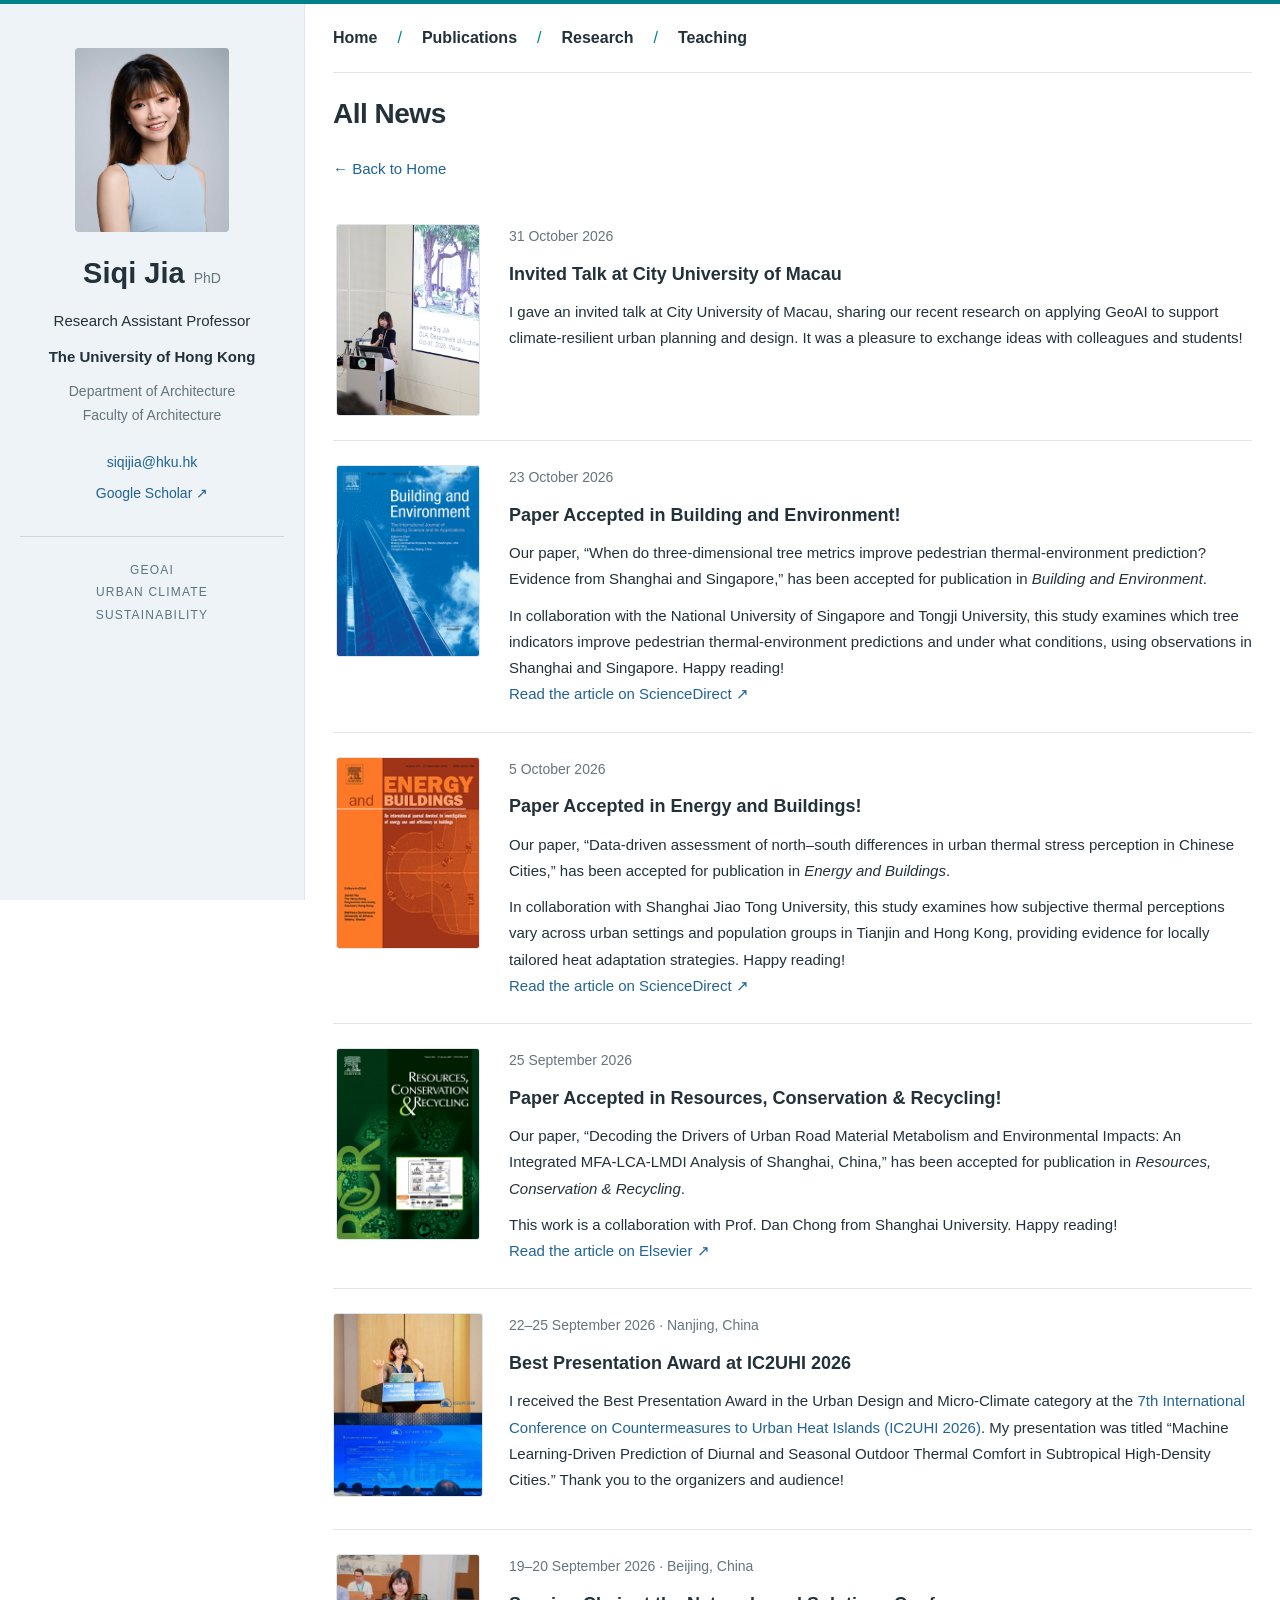
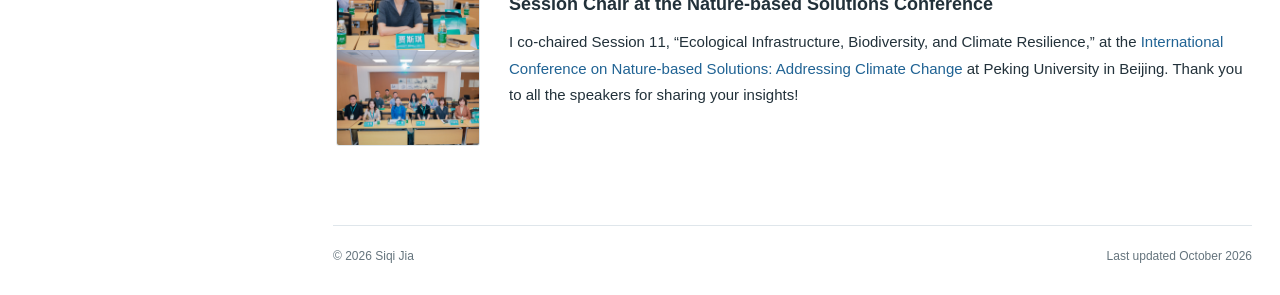
==== news.html @ 2fbec202 "feat: show latest three news items with full news archive" ====
<!doctype html><html lang="en"><head><meta charset="utf-8"><meta name="viewport" content="width=device-width, initial-scale=1"><title>All News | Siqi Jia</title><meta name="description" content="News — Siqi Jia, Research Assistant Professor at The University of Hong Kong. GeoAI, urban climate and climate adaptation."><link rel="stylesheet" href="styles.css"><link rel="icon" href="favicon.svg" type="image/svg+xml"></head><body><a class="skip" href="#main">Skip to content</a><aside class="sidebar"><a href="index.html" aria-label="Siqi Jia — Home"><img src="assets/profile.jpg" alt="Portrait of Siqi Jia" width="2691" height="4037"></a><p class="name">Siqi Jia<span>PhD</span></p><p class="position">Research Assistant Professor</p><p class="institution">The University of Hong Kong</p><p class="department">Department of Architecture<br>Faculty of Architecture</p><div class="sidebar-links"><a href="mailto:siqijia@hku.hk">siqijia@hku.hk</a><a href="https://scholar.google.com/citations?user=MKyB5TQAAAAJ">Google Scholar ↗</a></div><p class="topics">GeoAI<br>Urban Climate<br>Sustainability</p></aside><div class="main-column"><nav aria-label="Main navigation"><a href="index.html">Home</a><a href="publications.html">Publications</a><a href="research.html">Research</a><a href="teaching.html">Teaching</a></nav><main id="main"><h1>All News</h1><p><a href="index.html#news">← Back to Home</a></p><div class="news"><article class="news-event"><a class="news-thumbnail" href="assets/cityu-macau-talk-2026.jpg" target="_blank" rel="noopener"><img src="assets/cityu-macau-talk-2026.jpg" alt="Siqi Jia giving an invited talk at City University of Macau" loading="lazy"></a><div class="news-copy"><p class="news-date"><time datetime="2026-10-31">31 October 2026</time></p><h3>Invited Talk at City University of Macau</h3><p>I gave an invited talk at City University of Macau, sharing our recent research on applying GeoAI to support climate-resilient urban planning and design. It was a pleasure to exchange ideas with colleagues and students!</p></div></article><article class="news-event"><a class="news-thumbnail" href="assets/building-environment-cover.png" target="_blank" rel="noopener"><img src="assets/building-environment-cover.png" alt="Building and Environment journal cover" loading="lazy"></a><div class="news-copy"><p class="news-date"><time datetime="2026-10-23">23 October 2026</time></p><h3>Paper Accepted in Building and Environment!</h3><p>Our paper, “When do three-dimensional tree metrics improve pedestrian thermal-environment prediction? Evidence from Shanghai and Singapore,” has been accepted for publication in <em>Building and Environment</em>.</p><p>In collaboration with the National University of Singapore and Tongji University, this study examines which tree indicators improve pedestrian thermal-environment predictions and under what conditions, using observations in Shanghai and Singapore. Happy reading!<br><a href="https://www.sciencedirect.com/science/article/pii/S0360132326012795" target="_blank" rel="noopener">Read the article on ScienceDirect ↗</a></p></div></article><article class="news-event"><a class="news-thumbnail" href="assets/energy-buildings-cover.jpg" target="_blank" rel="noopener"><img src="assets/energy-buildings-cover.jpg" alt="Energy and Buildings journal cover" loading="lazy"></a><div class="news-copy"><p class="news-date"><time datetime="2026-10-05">5 October 2026</time></p><h3>Paper Accepted in Energy and Buildings!</h3><p>Our paper, “Data-driven assessment of north–south differences in urban thermal stress perception in Chinese Cities,” has been accepted for publication in <em>Energy and Buildings</em>.</p><p>In collaboration with Shanghai Jiao Tong University, this study examines how subjective thermal perceptions vary across urban settings and population groups in Tianjin and Hong Kong, providing evidence for locally tailored heat adaptation strategies. Happy reading!<br><a href="https://www.sciencedirect.com/science/article/pii/S0378778826014209" target="_blank" rel="noopener">Read the article on ScienceDirect ↗</a></p></div></article><article class="news-event"><a class="news-thumbnail" href="assets/rcr-journal-cover.png" target="_blank" rel="noopener"><img src="assets/rcr-journal-cover.png" alt="Resources, Conservation &amp; Recycling journal cover" loading="lazy"></a><div class="news-copy"><p class="news-date"><time datetime="2026-09-25">25 September 2026</time></p><h3>Paper Accepted in Resources, Conservation &amp; Recycling!</h3><p>Our paper, “Decoding the Drivers of Urban Road Material Metabolism and Environmental Impacts: An Integrated MFA-LCA-LMDI Analysis of Shanghai, China,” has been accepted for publication in <em>Resources, Conservation &amp; Recycling</em>.</p><p>This work is a collaboration with Prof. Dan Chong from Shanghai University. Happy reading!<br><a href="https://authors.elsevier.com/a/1nryR3HVLL1xD8" target="_blank" rel="noopener">Read the article on Elsevier ↗</a></p></div></article><article class="news-event"><a class="news-thumbnail" href="assets/ic2uhi-2026-presentation-award-v19.jpg" target="_blank" rel="noopener"><img src="assets/ic2uhi-2026-presentation-award-v19.jpg" alt="Siqi Jia presenting at IC2UHI 2026 and the Best Presentation Award announcement" loading="lazy"></a><div class="news-copy"><p class="news-date"><time datetime="2026-09-25">22–25 September 2026</time> · Nanjing, China</p><h3>Best Presentation Award at IC2UHI 2026</h3><p>I received the Best Presentation Award in the Urban Design and Micro-Climate category at the <a href="https://www.ic2uhi2026.com/">7th International Conference on Countermeasures to Urban Heat Islands (IC2UHI 2026)</a>. My presentation was titled “Machine Learning-Driven Prediction of Diurnal and Seasonal Outdoor Thermal Comfort in Subtropical High-Density Cities.” Thank you to the organizers and audience!</p></div></article><article class="news-event"><a class="news-thumbnail" href="assets/nbs-2026-session.jpg" target="_blank" rel="noopener"><img src="assets/nbs-2026-session.jpg" alt="Siqi Jia and fellow participants at the Nature-based Solutions conference" loading="lazy"></a><div class="news-copy"><p class="news-date"><time datetime="2026-09-20">19–20 September 2026</time> · Beijing, China</p><h3>Session Chair at the Nature-based Solutions Conference</h3><p>I co-chaired Session 11, “Ecological Infrastructure, Biodiversity, and Climate Resilience,” at the <a href="https://nbs.pku.edu.cn/">International Conference on Nature-based Solutions: Addressing Climate Change</a> at Peking University in Beijing. Thank you to all the speakers for sharing your insights!</p></div></article></div></main><footer>© 2026 Siqi Jia <span>Last updated October 2026</span></footer></div></body></html>
---- styles.css ----
:root{--ink:#22313a;--blue:#206394;--accent:#00818a;--muted:#65747d;--line:#dfe6eb}*{box-sizing:border-box}html{scroll-behavior:smooth}body{margin:0;background:#fff;color:var(--ink);font:17px/1.8 "Optima","Candara","Segoe UI",sans-serif;border-top:4px solid var(--accent)}a{color:var(--blue);text-decoration:none}a:hover{text-decoration:underline}a:focus-visible{outline:3px solid var(--accent);outline-offset:5px}.sidebar{position:fixed;top:4px;bottom:0;left:0;width:285px;background:#edf3f6;padding:44px 30px 28px;text-align:center;overflow-y:auto;border-right:1px solid var(--line)}.sidebar img{display:block;width:154px;height:184px;object-fit:cover;object-position:center 25%;border-radius:4px;margin:0 auto 23px}.name{font:600 32px/1.3 Georgia,serif;margin:0 0 16px}.name span{font:14px "Optima","Segoe UI",sans-serif;margin-left:9px;color:var(--muted)}.position{font-size:16px;line-height:1.55;margin-bottom:14px}.institution{font-weight:600;font-size:18px;line-height:1.5;margin-bottom:12px}.department{font-size:14px;line-height:1.65;color:var(--muted);margin-bottom:23px}.sidebar-links a{display:block;font-size:15px;margin:7px 0}.topics{margin:30px auto 0;padding-top:22px;border-top:1px solid #cad8e1;font-size:12px;line-height:1.9;letter-spacing:1.2px;text-transform:uppercase;color:#5a7484}.main-column{margin-left:285px;padding:0 56px;max-width:1370px}nav{display:flex;flex-wrap:wrap;gap:0;padding:31px 0 26px;border-bottom:1px solid var(--line)}nav a{font-weight:600;font-size:18px;color:var(--ink)}nav a:not(:last-child):after{content:"/";color:var(--accent);display:inline-block;margin:0 20px;font-weight:400}nav a[aria-current]{color:var(--blue)}main{padding-top:31px;max-width:960px;min-height:70vh}h1{font:600 34px/1.35 Georgia,serif;margin:0 0 23px;letter-spacing:-.5px}h2{font:600 26px/1.4 Georgia,serif;margin:0 0 20px;letter-spacing:-.3px}h3{font-size:19px;margin:23px 0 10px}p{margin:0 0 21px}.lead{font-size:20px;line-height:1.75}.profile-links{display:flex;gap:18px;margin:29px 0 0;font-weight:600}.profile-links span{color:#b1bcc5}section{margin-top:38px;padding-top:29px;border-top:1px solid var(--line)}.interests{padding-left:22px}.interests li{padding:3px 0}.record{display:grid;grid-template-columns:133px 1fr;gap:16px;margin:0 0 21px}.record>span{font-size:14px;color:var(--muted);padding-top:3px}.record small{font-size:14px;color:var(--muted)}strong{font-weight:650}.summary{background:#edf3f6;padding:12px 18px;font-size:16px}.summary span{color:#8596a1;margin:0 10px}.muted,.note{color:var(--muted);font-size:14px}.note{margin-bottom:0}.publications{padding-left:26px}.publications li{padding-left:7px;margin-bottom:23px;line-height:1.85}.publications li::marker{color:var(--muted);font-size:14px}.doi{white-space:nowrap;font-size:14px}.related{font-size:15px;background:#f5f8fa;border-left:2px solid #9abccc;padding:12px 16px}footer{margin-top:55px;border-top:1px solid var(--line);padding:20px 0 28px;font-size:12px;color:var(--muted);display:flex;justify-content:space-between;gap:20px}.skip{position:absolute;left:15px;top:-100px;background:white;padding:10px;z-index:3}.skip:focus{top:10px}@media(min-width:1500px){.main-column{padding-left:75px;padding-right:75px}.sidebar{width:305px}.main-column{margin-left:305px}}@media(max-width:1000px){.sidebar{width:235px;padding:30px 20px}.main-column{margin-left:235px;padding:0 30px}nav a:not(:last-child):after{margin:0 12px}.record{grid-template-columns:115px 1fr}}@media(max-width:720px){body{font-size:16px}.sidebar{position:static;width:100%;padding:25px 20px;text-align:left;display:grid;grid-template-columns:100px 1fr;column-gap:22px;border-right:0;border-bottom:1px solid var(--line)}.sidebar>a{grid-column:1;grid-row:1/6}.sidebar img{width:100px;height:130px;margin:0}.sidebar .name{grid-column:2;font-size:27px;margin:0 0 5px}.position{grid-column:2;font-size:14px;margin:0 0 5px}.institution{grid-column:2;font-size:15px;margin:0 0 9px}.department{display:none}.sidebar-links{grid-column:2}.sidebar-links a{font-size:14px;margin:2px 0}.topics{display:none}.main-column{margin:0;padding:0 22px}nav{padding:20px 0;row-gap:8px}nav a{font-size:16px}nav a:not(:last-child):after{margin:0 11px}main{padding-top:26px}h1{font-size:30px}h2{font-size:24px}.lead{font-size:18px}section{margin-top:28px;padding-top:24px}.record{grid-template-columns:1fr;gap:3px;margin-bottom:24px}.summary{font-size:14px}.summary span{margin:0 4px}.publications{padding-left:22px}.publications li{padding-left:4px;overflow-wrap:anywhere}footer{flex-wrap:wrap;gap:2px;margin-top:35px}}@media(prefers-reduced-motion:reduce){html{scroll-behavior:auto}}@media print{.sidebar{position:static;width:100%;border:0}.sidebar img,.topics,nav,.skip{display:none}.main-column{margin:0;padding:0}body{border:0}a{color:inherit}.publications li{break-inside:avoid}}

/* v3: research emphasis and a single-line affiliation */
.plain-emphasis{font-weight:inherit}.institution{white-space:nowrap;font-size:16px;font-weight:400}.record strong{font-weight:inherit}
@media(min-width:721px) and (max-width:1000px){.sidebar{width:275px}.main-column{margin-left:275px}}
@media(max-width:720px){.institution{font-size:14px}.sidebar{grid-template-columns:80px 1fr;column-gap:16px;padding-left:16px;padding-right:16px}.sidebar img{width:80px;height:108px}}
@media(max-width:360px){.sidebar{grid-template-columns:1fr;text-align:center}.sidebar>a{grid-column:1;grid-row:auto;margin:0 auto 15px}.sidebar .name,.position,.institution,.sidebar-links{grid-column:1}}

/* v4: Arial throughout; flush-left content and compact top spacing. */
body,h1,h2,h3,.name,.name span{font-family:Arial,Helvetica,sans-serif}.institution{font-weight:700;font-size:15px}.main-column{padding-left:28px;padding-right:28px;max-width:none}main{max-width:none;padding-top:22px;text-align:left}nav{padding-top:20px;padding-bottom:20px}.sidebar{width:305px;padding-left:20px;padding-right:20px}.main-column{margin-left:305px}.sidebar-links a{font-size:14px}h1{font-size:32px}h2{font-size:25px}.publications{padding-left:22px}
@media(min-width:1500px){.main-column{padding-left:28px;padding-right:28px}}
@media(max-width:1000px) and (min-width:721px){.sidebar{width:280px}.main-column{margin-left:280px}}
@media(max-width:720px){.sidebar{width:100%;padding-left:16px;padding-right:16px}.main-column{margin-left:0;padding-left:20px;padding-right:20px}.institution{font-size:13px}main{padding-top:20px}nav a{font-size:15px}nav a:not(:last-child):after{margin:0 9px}}

/* News uses uncropped user-supplied photographs. */
.news-event{margin-top:24px;padding-bottom:30px}.news-event+.news-event{border-top:1px solid var(--line);padding-top:28px}.news-event h3{margin:7px 0 12px;font-size:21px}.news-date{font-size:14px;color:var(--muted);margin:0}.news-gallery{display:grid;gap:20px;margin-top:20px;align-items:start}.news-gallery figure{margin:0;min-width:0}.news-gallery a{display:block}.news-gallery img{display:block;width:100%;height:auto;border:1px solid var(--line)}.news-gallery figcaption{font-size:13px;line-height:1.6;color:var(--muted);margin-top:8px}.news-single{max-width:760px}.news-nbs{grid-template-columns:minmax(0,1fr) minmax(0,1.6fr);max-width:960px}.news-wide{grid-column:1/-1}.news-event:last-child{padding-bottom:0}@media(max-width:720px){.news-nbs{grid-template-columns:1fr 1.3fr;gap:14px}.news-event h3{font-size:19px}.news-gallery figcaption{font-size:12px}}@media(max-width:420px){.news-nbs{grid-template-columns:1fr}.news-wide{grid-column:auto}.news-nbs figure:nth-child(2){max-width:240px}.news-gallery{gap:22px}}

/* v6: smaller, consistent text scale. */
body{font-size:15px;line-height:1.75}h1{font-size:28px}h2{font-size:22px}h3,.news-event h3{font-size:18px}.lead{font-size:16px}nav a{font-size:16px}.name{font-size:29px}.position{font-size:15px}p{margin-bottom:18px}@media(max-width:720px){body{font-size:15px}h1{font-size:26px}h2{font-size:21px}.lead{font-size:16px}.news-event h3{font-size:18px}}

/* v7: profile links and a regular square news gallery. */
.profile-links{flex-wrap:wrap;align-items:center;gap:8px 15px;font-size:14px}.news-nbs{grid-template-columns:repeat(3,minmax(0,1fr));gap:16px;max-width:960px}.news-nbs .news-wide{grid-column:auto}.news-nbs figure:nth-child(2){max-width:none}.news-nbs a{aspect-ratio:1;display:flex;align-items:center;justify-content:center;background:#f3f6f8;border:1px solid var(--line)}.news-nbs img{width:100%;height:100%;object-fit:contain;border:0}.news-nbs figcaption{font-size:12px}@media(max-width:600px){.news-nbs{grid-template-columns:repeat(2,minmax(0,1fr));gap:14px}.profile-links{gap:7px 10px}}@media(max-width:360px){.news-nbs{grid-template-columns:1fr}}
/* v8: panoramic first image; equal-height programme and session images. */
.news-nbs{grid-template-columns:minmax(0,1fr) minmax(0,1.867fr);gap:20px}.news-nbs .news-wide{grid-column:1/-1}.news-nbs a{aspect-ratio:auto;display:block;border:0;background:transparent}.news-nbs img{width:100%;height:auto;object-fit:contain;border:1px solid var(--line)}.news-nbs figure:not(.news-wide) a{height:clamp(260px,43vw,600px);background:#f3f6f8}.news-nbs figure:not(.news-wide) img{height:100%;width:100%;object-fit:contain}.news-nbs figure:nth-child(2){max-width:none}@media(max-width:600px){.news-nbs{grid-template-columns:minmax(0,1fr) minmax(0,1.867fr);gap:12px}.news-nbs figure:not(.news-wide) a{height:clamp(200px,65vw,360px)}}

/* v9: compact teaching photographs preserve the supplied resolution. */
.teaching-visits article+article{margin-top:30px;padding-top:20px;border-top:1px solid var(--line)}.visit-date{color:var(--muted);font-size:14px}.teaching-visits figure{margin:18px 0 0}.teaching-visits img{display:block;max-width:100%;height:auto}.teaching-visits figcaption{font-size:12px;color:var(--muted);line-height:1.6;margin-top:8px}.visit-tokyo{max-width:308px}.visit-maipo{display:grid;grid-template-columns:minmax(0,264px) minmax(0,180px);gap:24px;align-items:start;max-width:468px}.visit-maipo figure:nth-child(2) img{width:144px}@media(max-width:420px){.visit-maipo{grid-template-columns:minmax(0,1.4fr) minmax(0,1fr);gap:16px}}

/* v10: compact spacing, scoped to Publications. */
.publications-page main>h1{margin-bottom:12px}.publications-page main>p{margin-bottom:10px}.publications-page main>section{margin-top:24px;padding-top:20px}.publications-page main>section>h2{margin-bottom:12px}.publications-page .publications{margin-top:0;margin-bottom:0}.publications-page .publications li{margin-bottom:10px;line-height:1.6}.publications-page .publications li:last-child{margin-bottom:0}

/* Citation snapshot: provenance and date remain visible. */
.citation-metrics{display:flex;gap:32px;margin:14px 0 8px}.citation-metrics>div{display:flex;align-items:baseline;gap:9px}.metric-value{font-size:25px;font-weight:600;color:var(--ink);font-variant-numeric:tabular-nums}.metric-label{font-size:14px;color:var(--muted)}.metrics-source{font-size:12px;color:var(--muted)}@media(max-width:380px){.citation-metrics{gap:22px}.citation-metrics>div{gap:7px}.metric-value{font-size:23px}}

/* v12: full-resolution teaching photographs. */
.teaching-gallery{display:grid;grid-template-columns:repeat(2,minmax(0,1fr));gap:24px;max-width:900px;align-items:start}.teaching-gallery figure{min-width:0;margin-top:14px}.teaching-gallery a{display:flex;height:400px;align-items:center;justify-content:center;background:#f3f6f8}.teaching-gallery img{width:100%;height:100%;object-fit:contain}.maipo-gallery{max-width:700px}.maipo-gallery a{height:440px}@media(max-width:720px){.teaching-gallery{gap:16px}.teaching-gallery a{height:280px}.maipo-gallery a{height:300px}}@media(max-width:480px){.teaching-gallery{grid-template-columns:1fr;max-width:400px}.teaching-gallery a,.maipo-gallery a{height:auto}.teaching-gallery img{height:auto}}

/* v13: journal cover alongside acceptance notification. */
.acceptance-gallery{display:grid;grid-template-columns:minmax(0,220px) minmax(0,1fr);gap:24px;max-width:960px;align-items:center}.acceptance-gallery figure{margin:0;min-width:0}.acceptance-gallery img{display:block;width:100%;height:auto;border:1px solid var(--line)}.acceptance-gallery figcaption{font-size:12px;color:var(--muted);margin-top:8px}@media(max-width:600px){.acceptance-gallery{grid-template-columns:1fr;gap:20px}.acceptance-gallery figure:first-child{max-width:180px}}

/* v14: journal cover and manuscript figures. */
.proof-gallery{display:grid;grid-template-columns:minmax(0,220px) minmax(0,1fr);gap:24px;max-width:900px;align-items:start}.proof-gallery figure{margin:0;min-width:0}.proof-gallery img{display:block;width:100%;height:auto;border:1px solid var(--line)}.proof-gallery figure:nth-child(2){max-width:480px}.proof-gallery .proof-wide{grid-column:1/-1}.proof-gallery figcaption{font-size:12px;color:var(--muted);margin-top:8px}@media(max-width:600px){.proof-gallery{grid-template-columns:1fr}.proof-gallery .proof-cover{max-width:180px}.proof-gallery .proof-wide{grid-column:auto}}

/* v18: one small image on the left, consistent news rows and spacing. */
.news .news-event{display:grid;grid-template-columns:150px minmax(0,1fr);gap:26px;align-items:start;min-height:240px;margin:0;padding:24px 0;border-top:1px solid var(--line)}
.news .news-event:first-of-type{border-top:0}
.news .news-event:last-child{padding-bottom:24px}
.news-thumbnail{display:flex;width:150px;height:192px;align-items:flex-start;justify-content:center}
.news-thumbnail img{display:block;max-width:100%;max-height:100%;width:auto;height:auto;object-fit:contain;border:1px solid var(--line);border-radius:3px}
.news-copy{min-width:0}.news-copy h3{margin:4px 0 9px}.news-copy p{margin-bottom:10px}.news-copy p:last-child{margin-bottom:0}
@media(max-width:600px){.news .news-event{grid-template-columns:90px minmax(0,1fr);gap:16px;min-height:176px;padding:22px 0}.news-thumbnail{width:90px;height:128px}.news-copy h3{font-size:16px}}

/* v23: Tokyo panorama above two uncropped, equal-height photographs. */
.teaching-gallery.tokyo-gallery{grid-template-columns:minmax(0,1244fr) minmax(0,1438fr);max-width:900px;gap:24px}
.tokyo-gallery figure{margin:0;min-width:0}
.tokyo-gallery figure:first-child{grid-column:1/-1}
.tokyo-gallery a{height:auto;background:transparent}
.tokyo-gallery figure:first-child img{width:100%;height:auto}
.tokyo-gallery figure:nth-child(2) a{aspect-ratio:1080/1438}
.tokyo-gallery figure:nth-child(3) a{aspect-ratio:1080/1244}
.tokyo-gallery figure:not(:first-child) img{width:100%;height:100%;object-fit:contain}
@media(max-width:720px){.teaching-gallery.tokyo-gallery{gap:16px}}

/* v26: aligned rectangular Tokyo photo montage, captions below the block. */
.teaching-visits .tokyo-layout{max-width:700px;margin:18px 0 0}
.tokyo-photos{display:grid;grid-template-columns:minmax(0,1244fr) minmax(0,1438fr);gap:12px;align-items:start}
.tokyo-photos a{display:block;min-width:0;line-height:0}
.tokyo-photos a:first-child{grid-column:1 / -1}
.tokyo-photos img{display:block;width:100%;height:auto}
.tokyo-layout figcaption{margin-top:10px}
@media(max-width:600px){.tokyo-photos{gap:8px}}

/* Match Mai Po gallery width on small screens as well. */
@media(max-width:480px){.teaching-visits .tokyo-layout{max-width:400px}}

/* v28: retain gallery width; inset photos within pale frames like Mai Po. */
.tokyo-photos a{background:#f3f6f8;border:1px solid var(--line);padding:0;display:flex;align-items:center;justify-content:center;overflow:hidden}
.tokyo-photos a:first-child{aspect-ratio:16/9}
.tokyo-photos a:nth-child(2){aspect-ratio:1080/1438}
.tokyo-photos a:nth-child(3){aspect-ratio:1080/1244}
.tokyo-photos img{width:88%;height:88%;object-fit:contain}

/* News archive navigation. */
.news-more{margin:16px 0 0}.news-button{display:inline-flex;align-items:center;gap:10px;padding:9px 18px;border:1px solid var(--blue);border-radius:4px;font-weight:600}.news-button:hover{background:#edf3f6;text-decoration:none}
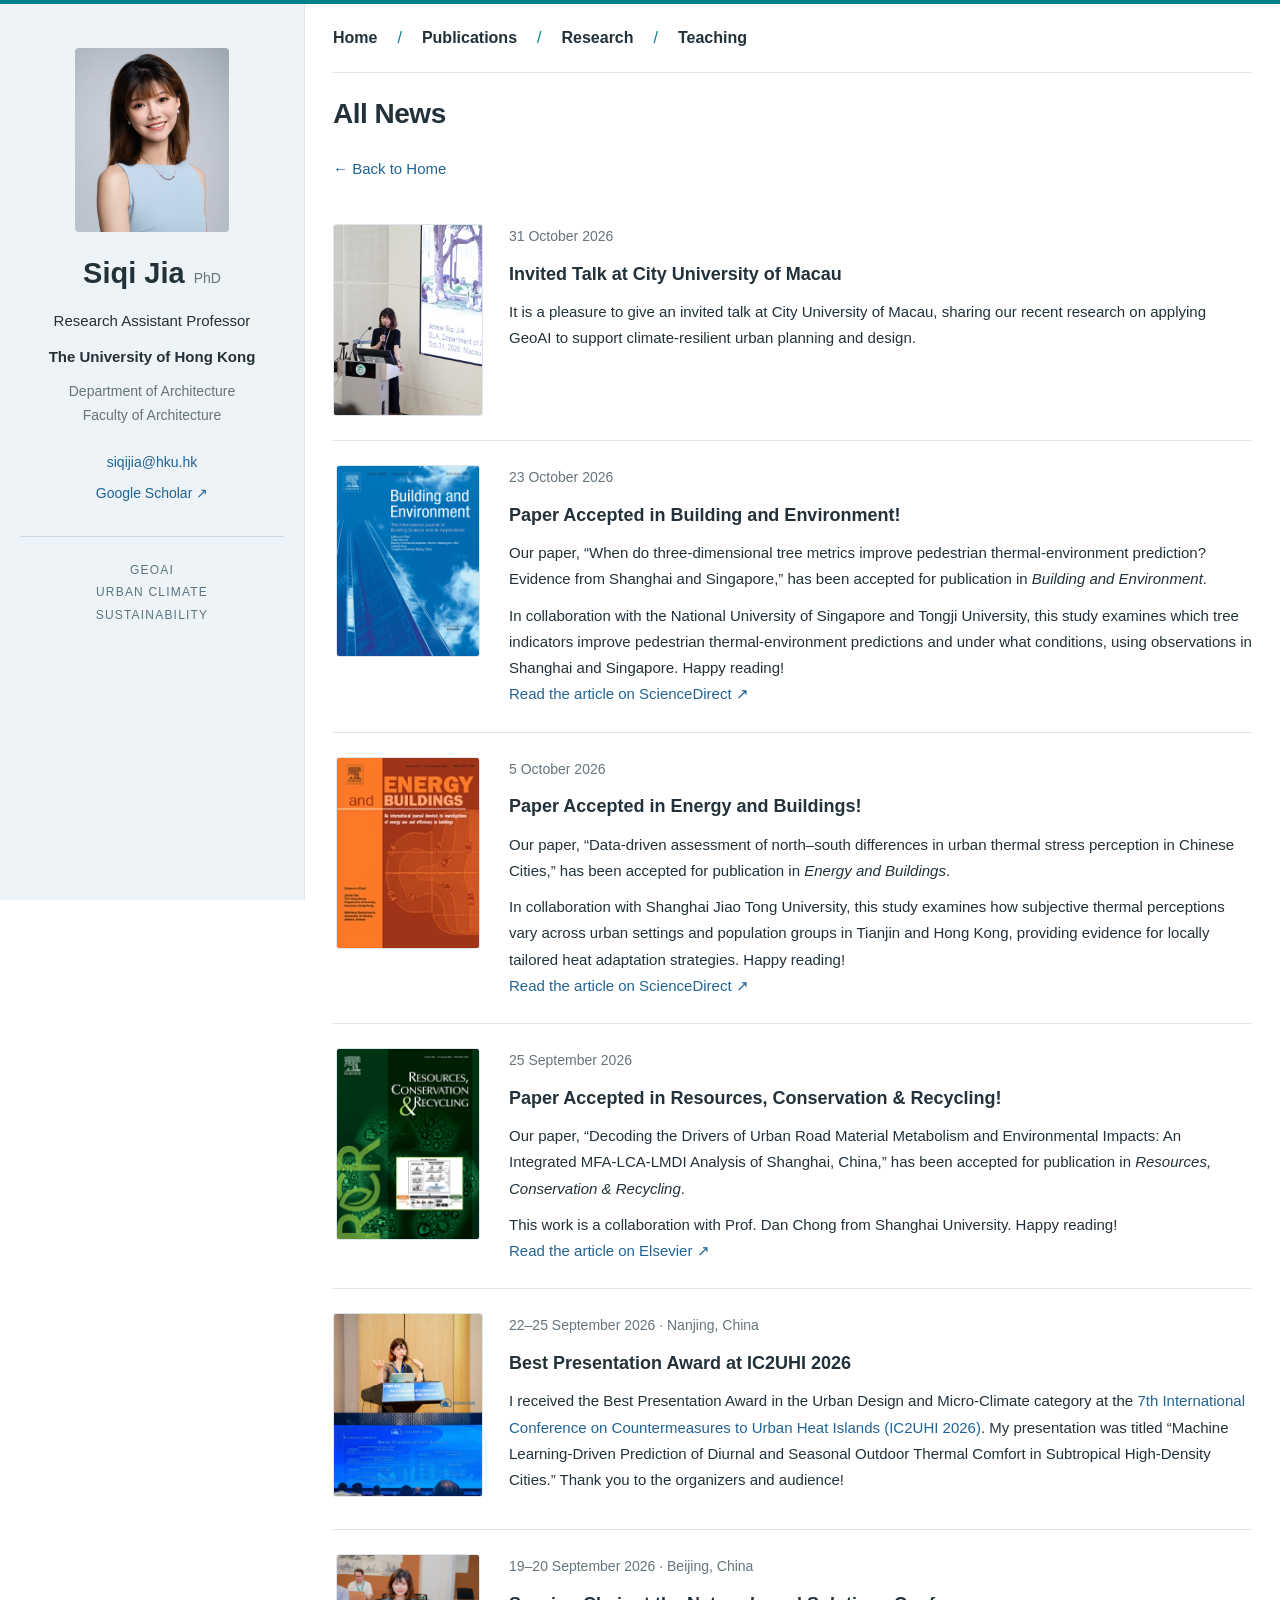
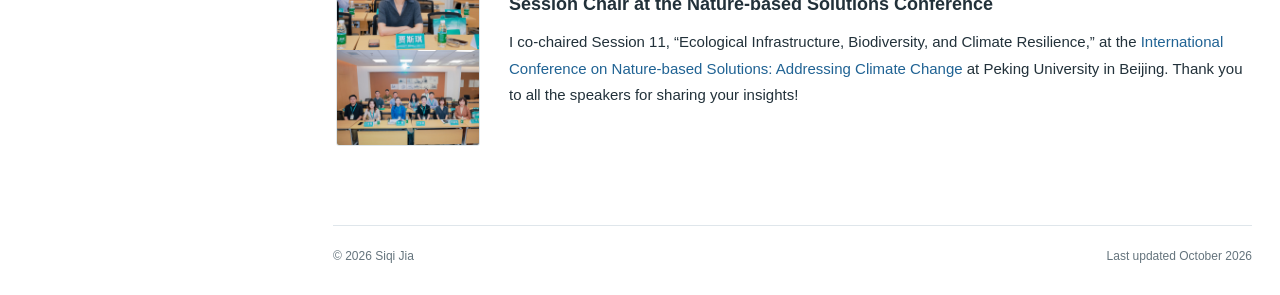
==== commit 0ce21493: "fix: update Macau talk photo and wording on both news pages" ====
--- a/news.html
+++ b/news.html
@@ -1 +1 @@
-<!doctype html><html lang="en"><head><meta charset="utf-8"><meta name="viewport" content="width=device-width, initial-scale=1"><title>All News | Siqi Jia</title><meta name="description" content="News — Siqi Jia, Research Assistant Professor at The University of Hong Kong. GeoAI, urban climate and climate adaptation."><link rel="stylesheet" href="styles.css"><link rel="icon" href="favicon.svg" type="image/svg+xml"></head><body><a class="skip" href="#main">Skip to content</a><aside class="sidebar"><a href="index.html" aria-label="Siqi Jia — Home"><img src="assets/profile.jpg" alt="Portrait of Siqi Jia" width="2691" height="4037"></a><p class="name">Siqi Jia<span>PhD</span></p><p class="position">Research Assistant Professor</p><p class="institution">The University of Hong Kong</p><p class="department">Department of Architecture<br>Faculty of Architecture</p><div class="sidebar-links"><a href="mailto:siqijia@hku.hk">siqijia@hku.hk</a><a href="https://scholar.google.com/citations?user=MKyB5TQAAAAJ">Google Scholar ↗</a></div><p class="topics">GeoAI<br>Urban Climate<br>Sustainability</p></aside><div class="main-column"><nav aria-label="Main navigation"><a href="index.html">Home</a><a href="publications.html">Publications</a><a href="research.html">Research</a><a href="teaching.html">Teaching</a></nav><main id="main"><h1>All News</h1><p><a href="index.html#news">← Back to Home</a></p><div class="news"><article class="news-event"><a class="news-thumbnail" href="assets/cityu-macau-talk-2026.jpg" target="_blank" rel="noopener"><img src="assets/cityu-macau-talk-2026.jpg" alt="Siqi Jia giving an invited talk at City University of Macau" loading="lazy"></a><div class="news-copy"><p class="news-date"><time datetime="2026-10-31">31 October 2026</time></p><h3>Invited Talk at City University of Macau</h3><p>I gave an invited talk at City University of Macau, sharing our recent research on applying GeoAI to support climate-resilient urban planning and design. It was a pleasure to exchange ideas with colleagues and students!</p></div></article><article class="news-event"><a class="news-thumbnail" href="assets/building-environment-cover.png" target="_blank" rel="noopener"><img src="assets/building-environment-cover.png" alt="Building and Environment journal cover" loading="lazy"></a><div class="news-copy"><p class="news-date"><time datetime="2026-10-23">23 October 2026</time></p><h3>Paper Accepted in Building and Environment!</h3><p>Our paper, “When do three-dimensional tree metrics improve pedestrian thermal-environment prediction? Evidence from Shanghai and Singapore,” has been accepted for publication in <em>Building and Environment</em>.</p><p>In collaboration with the National University of Singapore and Tongji University, this study examines which tree indicators improve pedestrian thermal-environment predictions and under what conditions, using observations in Shanghai and Singapore. Happy reading!<br><a href="https://www.sciencedirect.com/science/article/pii/S0360132326012795" target="_blank" rel="noopener">Read the article on ScienceDirect ↗</a></p></div></article><article class="news-event"><a class="news-thumbnail" href="assets/energy-buildings-cover.jpg" target="_blank" rel="noopener"><img src="assets/energy-buildings-cover.jpg" alt="Energy and Buildings journal cover" loading="lazy"></a><div class="news-copy"><p class="news-date"><time datetime="2026-10-05">5 October 2026</time></p><h3>Paper Accepted in Energy and Buildings!</h3><p>Our paper, “Data-driven assessment of north–south differences in urban thermal stress perception in Chinese Cities,” has been accepted for publication in <em>Energy and Buildings</em>.</p><p>In collaboration with Shanghai Jiao Tong University, this study examines how subjective thermal perceptions vary across urban settings and population groups in Tianjin and Hong Kong, providing evidence for locally tailored heat adaptation strategies. Happy reading!<br><a href="https://www.sciencedirect.com/science/article/pii/S0378778826014209" target="_blank" rel="noopener">Read the article on ScienceDirect ↗</a></p></div></article><article class="news-event"><a class="news-thumbnail" href="assets/rcr-journal-cover.png" target="_blank" rel="noopener"><img src="assets/rcr-journal-cover.png" alt="Resources, Conservation &amp; Recycling journal cover" loading="lazy"></a><div class="news-copy"><p class="news-date"><time datetime="2026-09-25">25 September 2026</time></p><h3>Paper Accepted in Resources, Conservation &amp; Recycling!</h3><p>Our paper, “Decoding the Drivers of Urban Road Material Metabolism and Environmental Impacts: An Integrated MFA-LCA-LMDI Analysis of Shanghai, China,” has been accepted for publication in <em>Resources, Conservation &amp; Recycling</em>.</p><p>This work is a collaboration with Prof. Dan Chong from Shanghai University. Happy reading!<br><a href="https://authors.elsevier.com/a/1nryR3HVLL1xD8" target="_blank" rel="noopener">Read the article on Elsevier ↗</a></p></div></article><article class="news-event"><a class="news-thumbnail" href="assets/ic2uhi-2026-presentation-award-v19.jpg" target="_blank" rel="noopener"><img src="assets/ic2uhi-2026-presentation-award-v19.jpg" alt="Siqi Jia presenting at IC2UHI 2026 and the Best Presentation Award announcement" loading="lazy"></a><div class="news-copy"><p class="news-date"><time datetime="2026-09-25">22–25 September 2026</time> · Nanjing, China</p><h3>Best Presentation Award at IC2UHI 2026</h3><p>I received the Best Presentation Award in the Urban Design and Micro-Climate category at the <a href="https://www.ic2uhi2026.com/">7th International Conference on Countermeasures to Urban Heat Islands (IC2UHI 2026)</a>. My presentation was titled “Machine Learning-Driven Prediction of Diurnal and Seasonal Outdoor Thermal Comfort in Subtropical High-Density Cities.” Thank you to the organizers and audience!</p></div></article><article class="news-event"><a class="news-thumbnail" href="assets/nbs-2026-session.jpg" target="_blank" rel="noopener"><img src="assets/nbs-2026-session.jpg" alt="Siqi Jia and fellow participants at the Nature-based Solutions conference" loading="lazy"></a><div class="news-copy"><p class="news-date"><time datetime="2026-09-20">19–20 September 2026</time> · Beijing, China</p><h3>Session Chair at the Nature-based Solutions Conference</h3><p>I co-chaired Session 11, “Ecological Infrastructure, Biodiversity, and Climate Resilience,” at the <a href="https://nbs.pku.edu.cn/">International Conference on Nature-based Solutions: Addressing Climate Change</a> at Peking University in Beijing. Thank you to all the speakers for sharing your insights!</p></div></article></div></main><footer>© 2026 Siqi Jia <span>Last updated October 2026</span></footer></div></body></html>+<!doctype html><html lang="en"><head><meta charset="utf-8"><meta name="viewport" content="width=device-width, initial-scale=1"><title>All News | Siqi Jia</title><meta name="description" content="News — Siqi Jia, Research Assistant Professor at The University of Hong Kong. GeoAI, urban climate and climate adaptation."><link rel="stylesheet" href="styles.css"><link rel="icon" href="favicon.svg" type="image/svg+xml"></head><body><a class="skip" href="#main">Skip to content</a><aside class="sidebar"><a href="index.html" aria-label="Siqi Jia — Home"><img src="assets/profile.jpg" alt="Portrait of Siqi Jia" width="2691" height="4037"></a><p class="name">Siqi Jia<span>PhD</span></p><p class="position">Research Assistant Professor</p><p class="institution">The University of Hong Kong</p><p class="department">Department of Architecture<br>Faculty of Architecture</p><div class="sidebar-links"><a href="mailto:siqijia@hku.hk">siqijia@hku.hk</a><a href="https://scholar.google.com/citations?user=MKyB5TQAAAAJ">Google Scholar ↗</a></div><p class="topics">GeoAI<br>Urban Climate<br>Sustainability</p></aside><div class="main-column"><nav aria-label="Main navigation"><a href="index.html">Home</a><a href="publications.html">Publications</a><a href="research.html">Research</a><a href="teaching.html">Teaching</a></nav><main id="main"><h1>All News</h1><p><a href="index.html#news">← Back to Home</a></p><div class="news"><article class="news-event"><a class="news-thumbnail news-talk-thumbnail" href="assets/cityu-macau-talk-2026-v2.jpg" target="_blank" rel="noopener"><img src="assets/cityu-macau-talk-2026-v2.jpg" alt="Siqi Jia giving an invited talk at City University of Macau" loading="lazy"></a><div class="news-copy"><p class="news-date"><time datetime="2026-10-31">31 October 2026</time></p><h3>Invited Talk at City University of Macau</h3><p>It is a pleasure to give an invited talk at City University of Macau, sharing our recent research on applying GeoAI to support climate-resilient urban planning and design.</p></div></article><article class="news-event"><a class="news-thumbnail" href="assets/building-environment-cover.png" target="_blank" rel="noopener"><img src="assets/building-environment-cover.png" alt="Building and Environment journal cover" loading="lazy"></a><div class="news-copy"><p class="news-date"><time datetime="2026-10-23">23 October 2026</time></p><h3>Paper Accepted in Building and Environment!</h3><p>Our paper, “When do three-dimensional tree metrics improve pedestrian thermal-environment prediction? Evidence from Shanghai and Singapore,” has been accepted for publication in <em>Building and Environment</em>.</p><p>In collaboration with the National University of Singapore and Tongji University, this study examines which tree indicators improve pedestrian thermal-environment predictions and under what conditions, using observations in Shanghai and Singapore. Happy reading!<br><a href="https://www.sciencedirect.com/science/article/pii/S0360132326012795" target="_blank" rel="noopener">Read the article on ScienceDirect ↗</a></p></div></article><article class="news-event"><a class="news-thumbnail" href="assets/energy-buildings-cover.jpg" target="_blank" rel="noopener"><img src="assets/energy-buildings-cover.jpg" alt="Energy and Buildings journal cover" loading="lazy"></a><div class="news-copy"><p class="news-date"><time datetime="2026-10-05">5 October 2026</time></p><h3>Paper Accepted in Energy and Buildings!</h3><p>Our paper, “Data-driven assessment of north–south differences in urban thermal stress perception in Chinese Cities,” has been accepted for publication in <em>Energy and Buildings</em>.</p><p>In collaboration with Shanghai Jiao Tong University, this study examines how subjective thermal perceptions vary across urban settings and population groups in Tianjin and Hong Kong, providing evidence for locally tailored heat adaptation strategies. Happy reading!<br><a href="https://www.sciencedirect.com/science/article/pii/S0378778826014209" target="_blank" rel="noopener">Read the article on ScienceDirect ↗</a></p></div></article><article class="news-event"><a class="news-thumbnail" href="assets/rcr-journal-cover.png" target="_blank" rel="noopener"><img src="assets/rcr-journal-cover.png" alt="Resources, Conservation &amp; Recycling journal cover" loading="lazy"></a><div class="news-copy"><p class="news-date"><time datetime="2026-09-25">25 September 2026</time></p><h3>Paper Accepted in Resources, Conservation &amp; Recycling!</h3><p>Our paper, “Decoding the Drivers of Urban Road Material Metabolism and Environmental Impacts: An Integrated MFA-LCA-LMDI Analysis of Shanghai, China,” has been accepted for publication in <em>Resources, Conservation &amp; Recycling</em>.</p><p>This work is a collaboration with Prof. Dan Chong from Shanghai University. Happy reading!<br><a href="https://authors.elsevier.com/a/1nryR3HVLL1xD8" target="_blank" rel="noopener">Read the article on Elsevier ↗</a></p></div></article><article class="news-event"><a class="news-thumbnail" href="assets/ic2uhi-2026-presentation-award-v19.jpg" target="_blank" rel="noopener"><img src="assets/ic2uhi-2026-presentation-award-v19.jpg" alt="Siqi Jia presenting at IC2UHI 2026 and the Best Presentation Award announcement" loading="lazy"></a><div class="news-copy"><p class="news-date"><time datetime="2026-09-25">22–25 September 2026</time> · Nanjing, China</p><h3>Best Presentation Award at IC2UHI 2026</h3><p>I received the Best Presentation Award in the Urban Design and Micro-Climate category at the <a href="https://www.ic2uhi2026.com/">7th International Conference on Countermeasures to Urban Heat Islands (IC2UHI 2026)</a>. My presentation was titled “Machine Learning-Driven Prediction of Diurnal and Seasonal Outdoor Thermal Comfort in Subtropical High-Density Cities.” Thank you to the organizers and audience!</p></div></article><article class="news-event"><a class="news-thumbnail" href="assets/nbs-2026-session.jpg" target="_blank" rel="noopener"><img src="assets/nbs-2026-session.jpg" alt="Siqi Jia and fellow participants at the Nature-based Solutions conference" loading="lazy"></a><div class="news-copy"><p class="news-date"><time datetime="2026-09-20">19–20 September 2026</time> · Beijing, China</p><h3>Session Chair at the Nature-based Solutions Conference</h3><p>I co-chaired Session 11, “Ecological Infrastructure, Biodiversity, and Climate Resilience,” at the <a href="https://nbs.pku.edu.cn/">International Conference on Nature-based Solutions: Addressing Climate Change</a> at Peking University in Beijing. Thank you to all the speakers for sharing your insights!</p></div></article></div></main><footer>© 2026 Siqi Jia <span>Last updated October 2026</span></footer></div></body></html>
--- a/styles.css
+++ b/styles.css
@@ -82,3 +82,6 @@
 
 /* News archive navigation. */
 .news-more{margin:16px 0 0}.news-button{display:inline-flex;align-items:center;gap:10px;padding:9px 18px;border:1px solid var(--blue);border-radius:4px;font-weight:600}.news-button:hover{background:#edf3f6;text-decoration:none}
+
+/* Match the talk photo to the standard news thumbnail frame. */
+.news-talk-thumbnail img{width:100%;height:100%;object-fit:cover;object-position:center 65%}
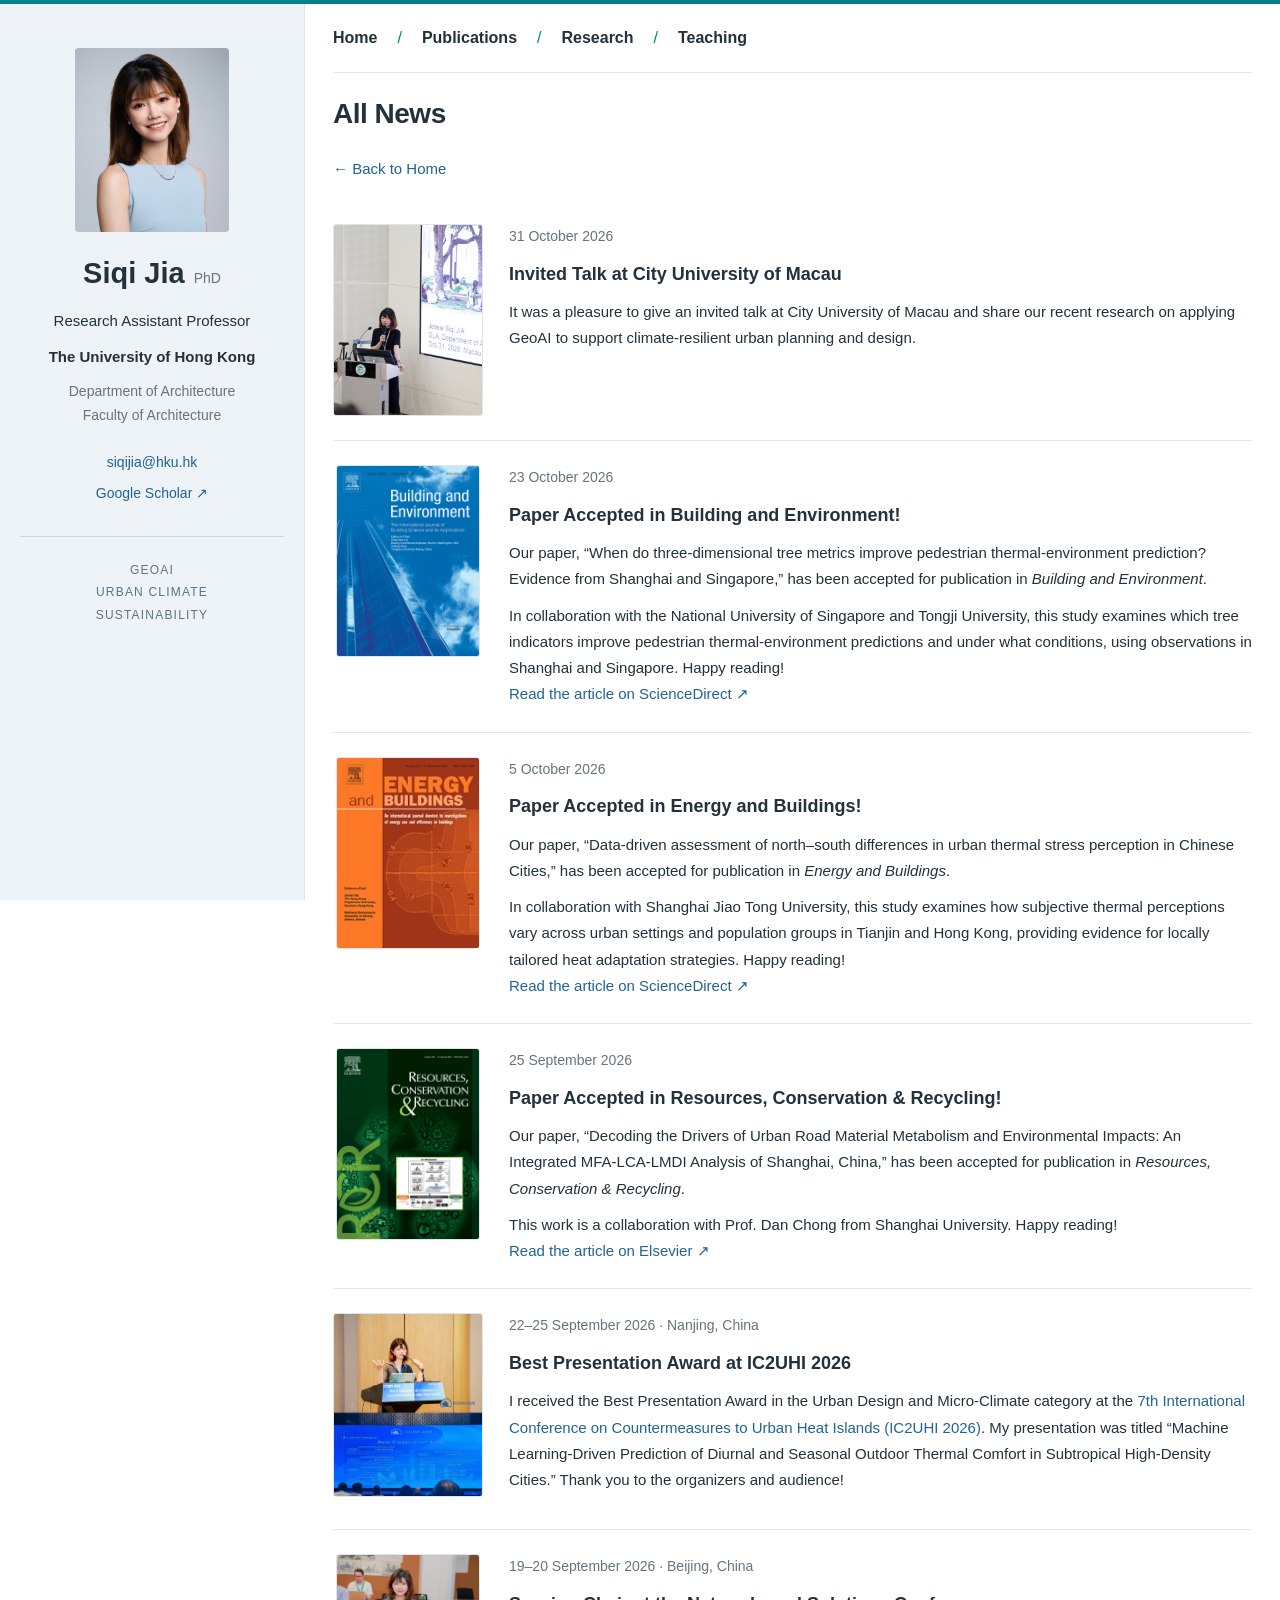
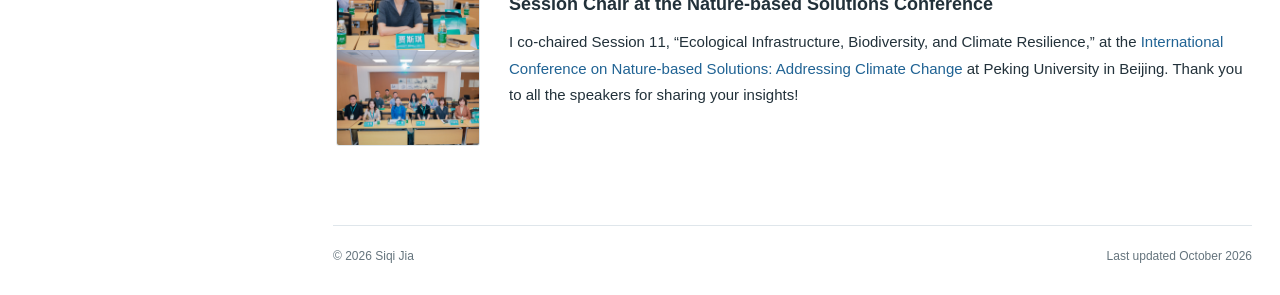
==== commit 758fc0e6: "docs: finalize Macau invited talk wording" ====
--- a/news.html
+++ b/news.html
@@ -1 +1 @@
-<!doctype html><html lang="en"><head><meta charset="utf-8"><meta name="viewport" content="width=device-width, initial-scale=1"><title>All News | Siqi Jia</title><meta name="description" content="News — Siqi Jia, Research Assistant Professor at The University of Hong Kong. GeoAI, urban climate and climate adaptation."><link rel="stylesheet" href="styles.css"><link rel="icon" href="favicon.svg" type="image/svg+xml"></head><body><a class="skip" href="#main">Skip to content</a><aside class="sidebar"><a href="index.html" aria-label="Siqi Jia — Home"><img src="assets/profile.jpg" alt="Portrait of Siqi Jia" width="2691" height="4037"></a><p class="name">Siqi Jia<span>PhD</span></p><p class="position">Research Assistant Professor</p><p class="institution">The University of Hong Kong</p><p class="department">Department of Architecture<br>Faculty of Architecture</p><div class="sidebar-links"><a href="mailto:siqijia@hku.hk">siqijia@hku.hk</a><a href="https://scholar.google.com/citations?user=MKyB5TQAAAAJ">Google Scholar ↗</a></div><p class="topics">GeoAI<br>Urban Climate<br>Sustainability</p></aside><div class="main-column"><nav aria-label="Main navigation"><a href="index.html">Home</a><a href="publications.html">Publications</a><a href="research.html">Research</a><a href="teaching.html">Teaching</a></nav><main id="main"><h1>All News</h1><p><a href="index.html#news">← Back to Home</a></p><div class="news"><article class="news-event"><a class="news-thumbnail news-talk-thumbnail" href="assets/cityu-macau-talk-2026-v2.jpg" target="_blank" rel="noopener"><img src="assets/cityu-macau-talk-2026-v2.jpg" alt="Siqi Jia giving an invited talk at City University of Macau" loading="lazy"></a><div class="news-copy"><p class="news-date"><time datetime="2026-10-31">31 October 2026</time></p><h3>Invited Talk at City University of Macau</h3><p>It is a pleasure to give an invited talk at City University of Macau, sharing our recent research on applying GeoAI to support climate-resilient urban planning and design.</p></div></article><article class="news-event"><a class="news-thumbnail" href="assets/building-environment-cover.png" target="_blank" rel="noopener"><img src="assets/building-environment-cover.png" alt="Building and Environment journal cover" loading="lazy"></a><div class="news-copy"><p class="news-date"><time datetime="2026-10-23">23 October 2026</time></p><h3>Paper Accepted in Building and Environment!</h3><p>Our paper, “When do three-dimensional tree metrics improve pedestrian thermal-environment prediction? Evidence from Shanghai and Singapore,” has been accepted for publication in <em>Building and Environment</em>.</p><p>In collaboration with the National University of Singapore and Tongji University, this study examines which tree indicators improve pedestrian thermal-environment predictions and under what conditions, using observations in Shanghai and Singapore. Happy reading!<br><a href="https://www.sciencedirect.com/science/article/pii/S0360132326012795" target="_blank" rel="noopener">Read the article on ScienceDirect ↗</a></p></div></article><article class="news-event"><a class="news-thumbnail" href="assets/energy-buildings-cover.jpg" target="_blank" rel="noopener"><img src="assets/energy-buildings-cover.jpg" alt="Energy and Buildings journal cover" loading="lazy"></a><div class="news-copy"><p class="news-date"><time datetime="2026-10-05">5 October 2026</time></p><h3>Paper Accepted in Energy and Buildings!</h3><p>Our paper, “Data-driven assessment of north–south differences in urban thermal stress perception in Chinese Cities,” has been accepted for publication in <em>Energy and Buildings</em>.</p><p>In collaboration with Shanghai Jiao Tong University, this study examines how subjective thermal perceptions vary across urban settings and population groups in Tianjin and Hong Kong, providing evidence for locally tailored heat adaptation strategies. Happy reading!<br><a href="https://www.sciencedirect.com/science/article/pii/S0378778826014209" target="_blank" rel="noopener">Read the article on ScienceDirect ↗</a></p></div></article><article class="news-event"><a class="news-thumbnail" href="assets/rcr-journal-cover.png" target="_blank" rel="noopener"><img src="assets/rcr-journal-cover.png" alt="Resources, Conservation &amp; Recycling journal cover" loading="lazy"></a><div class="news-copy"><p class="news-date"><time datetime="2026-09-25">25 September 2026</time></p><h3>Paper Accepted in Resources, Conservation &amp; Recycling!</h3><p>Our paper, “Decoding the Drivers of Urban Road Material Metabolism and Environmental Impacts: An Integrated MFA-LCA-LMDI Analysis of Shanghai, China,” has been accepted for publication in <em>Resources, Conservation &amp; Recycling</em>.</p><p>This work is a collaboration with Prof. Dan Chong from Shanghai University. Happy reading!<br><a href="https://authors.elsevier.com/a/1nryR3HVLL1xD8" target="_blank" rel="noopener">Read the article on Elsevier ↗</a></p></div></article><article class="news-event"><a class="news-thumbnail" href="assets/ic2uhi-2026-presentation-award-v19.jpg" target="_blank" rel="noopener"><img src="assets/ic2uhi-2026-presentation-award-v19.jpg" alt="Siqi Jia presenting at IC2UHI 2026 and the Best Presentation Award announcement" loading="lazy"></a><div class="news-copy"><p class="news-date"><time datetime="2026-09-25">22–25 September 2026</time> · Nanjing, China</p><h3>Best Presentation Award at IC2UHI 2026</h3><p>I received the Best Presentation Award in the Urban Design and Micro-Climate category at the <a href="https://www.ic2uhi2026.com/">7th International Conference on Countermeasures to Urban Heat Islands (IC2UHI 2026)</a>. My presentation was titled “Machine Learning-Driven Prediction of Diurnal and Seasonal Outdoor Thermal Comfort in Subtropical High-Density Cities.” Thank you to the organizers and audience!</p></div></article><article class="news-event"><a class="news-thumbnail" href="assets/nbs-2026-session.jpg" target="_blank" rel="noopener"><img src="assets/nbs-2026-session.jpg" alt="Siqi Jia and fellow participants at the Nature-based Solutions conference" loading="lazy"></a><div class="news-copy"><p class="news-date"><time datetime="2026-09-20">19–20 September 2026</time> · Beijing, China</p><h3>Session Chair at the Nature-based Solutions Conference</h3><p>I co-chaired Session 11, “Ecological Infrastructure, Biodiversity, and Climate Resilience,” at the <a href="https://nbs.pku.edu.cn/">International Conference on Nature-based Solutions: Addressing Climate Change</a> at Peking University in Beijing. Thank you to all the speakers for sharing your insights!</p></div></article></div></main><footer>© 2026 Siqi Jia <span>Last updated October 2026</span></footer></div></body></html>+<!doctype html><html lang="en"><head><meta charset="utf-8"><meta name="viewport" content="width=device-width, initial-scale=1"><title>All News | Siqi Jia</title><meta name="description" content="News — Siqi Jia, Research Assistant Professor at The University of Hong Kong. GeoAI, urban climate and climate adaptation."><link rel="stylesheet" href="styles.css"><link rel="icon" href="favicon.svg" type="image/svg+xml"></head><body><a class="skip" href="#main">Skip to content</a><aside class="sidebar"><a href="index.html" aria-label="Siqi Jia — Home"><img src="assets/profile.jpg" alt="Portrait of Siqi Jia" width="2691" height="4037"></a><p class="name">Siqi Jia<span>PhD</span></p><p class="position">Research Assistant Professor</p><p class="institution">The University of Hong Kong</p><p class="department">Department of Architecture<br>Faculty of Architecture</p><div class="sidebar-links"><a href="mailto:siqijia@hku.hk">siqijia@hku.hk</a><a href="https://scholar.google.com/citations?user=MKyB5TQAAAAJ">Google Scholar ↗</a></div><p class="topics">GeoAI<br>Urban Climate<br>Sustainability</p></aside><div class="main-column"><nav aria-label="Main navigation"><a href="index.html">Home</a><a href="publications.html">Publications</a><a href="research.html">Research</a><a href="teaching.html">Teaching</a></nav><main id="main"><h1>All News</h1><p><a href="index.html#news">← Back to Home</a></p><div class="news"><article class="news-event"><a class="news-thumbnail news-talk-thumbnail" href="assets/cityu-macau-talk-2026-v2.jpg" target="_blank" rel="noopener"><img src="assets/cityu-macau-talk-2026-v2.jpg" alt="Siqi Jia giving an invited talk at City University of Macau" loading="lazy"></a><div class="news-copy"><p class="news-date"><time datetime="2026-10-31">31 October 2026</time></p><h3>Invited Talk at City University of Macau</h3><p>It was a pleasure to give an invited talk at City University of Macau and share our recent research on applying GeoAI to support climate-resilient urban planning and design.</p></div></article><article class="news-event"><a class="news-thumbnail" href="assets/building-environment-cover.png" target="_blank" rel="noopener"><img src="assets/building-environment-cover.png" alt="Building and Environment journal cover" loading="lazy"></a><div class="news-copy"><p class="news-date"><time datetime="2026-10-23">23 October 2026</time></p><h3>Paper Accepted in Building and Environment!</h3><p>Our paper, “When do three-dimensional tree metrics improve pedestrian thermal-environment prediction? Evidence from Shanghai and Singapore,” has been accepted for publication in <em>Building and Environment</em>.</p><p>In collaboration with the National University of Singapore and Tongji University, this study examines which tree indicators improve pedestrian thermal-environment predictions and under what conditions, using observations in Shanghai and Singapore. Happy reading!<br><a href="https://www.sciencedirect.com/science/article/pii/S0360132326012795" target="_blank" rel="noopener">Read the article on ScienceDirect ↗</a></p></div></article><article class="news-event"><a class="news-thumbnail" href="assets/energy-buildings-cover.jpg" target="_blank" rel="noopener"><img src="assets/energy-buildings-cover.jpg" alt="Energy and Buildings journal cover" loading="lazy"></a><div class="news-copy"><p class="news-date"><time datetime="2026-10-05">5 October 2026</time></p><h3>Paper Accepted in Energy and Buildings!</h3><p>Our paper, “Data-driven assessment of north–south differences in urban thermal stress perception in Chinese Cities,” has been accepted for publication in <em>Energy and Buildings</em>.</p><p>In collaboration with Shanghai Jiao Tong University, this study examines how subjective thermal perceptions vary across urban settings and population groups in Tianjin and Hong Kong, providing evidence for locally tailored heat adaptation strategies. Happy reading!<br><a href="https://www.sciencedirect.com/science/article/pii/S0378778826014209" target="_blank" rel="noopener">Read the article on ScienceDirect ↗</a></p></div></article><article class="news-event"><a class="news-thumbnail" href="assets/rcr-journal-cover.png" target="_blank" rel="noopener"><img src="assets/rcr-journal-cover.png" alt="Resources, Conservation &amp; Recycling journal cover" loading="lazy"></a><div class="news-copy"><p class="news-date"><time datetime="2026-09-25">25 September 2026</time></p><h3>Paper Accepted in Resources, Conservation &amp; Recycling!</h3><p>Our paper, “Decoding the Drivers of Urban Road Material Metabolism and Environmental Impacts: An Integrated MFA-LCA-LMDI Analysis of Shanghai, China,” has been accepted for publication in <em>Resources, Conservation &amp; Recycling</em>.</p><p>This work is a collaboration with Prof. Dan Chong from Shanghai University. Happy reading!<br><a href="https://authors.elsevier.com/a/1nryR3HVLL1xD8" target="_blank" rel="noopener">Read the article on Elsevier ↗</a></p></div></article><article class="news-event"><a class="news-thumbnail" href="assets/ic2uhi-2026-presentation-award-v19.jpg" target="_blank" rel="noopener"><img src="assets/ic2uhi-2026-presentation-award-v19.jpg" alt="Siqi Jia presenting at IC2UHI 2026 and the Best Presentation Award announcement" loading="lazy"></a><div class="news-copy"><p class="news-date"><time datetime="2026-09-25">22–25 September 2026</time> · Nanjing, China</p><h3>Best Presentation Award at IC2UHI 2026</h3><p>I received the Best Presentation Award in the Urban Design and Micro-Climate category at the <a href="https://www.ic2uhi2026.com/">7th International Conference on Countermeasures to Urban Heat Islands (IC2UHI 2026)</a>. My presentation was titled “Machine Learning-Driven Prediction of Diurnal and Seasonal Outdoor Thermal Comfort in Subtropical High-Density Cities.” Thank you to the organizers and audience!</p></div></article><article class="news-event"><a class="news-thumbnail" href="assets/nbs-2026-session.jpg" target="_blank" rel="noopener"><img src="assets/nbs-2026-session.jpg" alt="Siqi Jia and fellow participants at the Nature-based Solutions conference" loading="lazy"></a><div class="news-copy"><p class="news-date"><time datetime="2026-09-20">19–20 September 2026</time> · Beijing, China</p><h3>Session Chair at the Nature-based Solutions Conference</h3><p>I co-chaired Session 11, “Ecological Infrastructure, Biodiversity, and Climate Resilience,” at the <a href="https://nbs.pku.edu.cn/">International Conference on Nature-based Solutions: Addressing Climate Change</a> at Peking University in Beijing. Thank you to all the speakers for sharing your insights!</p></div></article></div></main><footer>© 2026 Siqi Jia <span>Last updated October 2026</span></footer></div></body></html>
